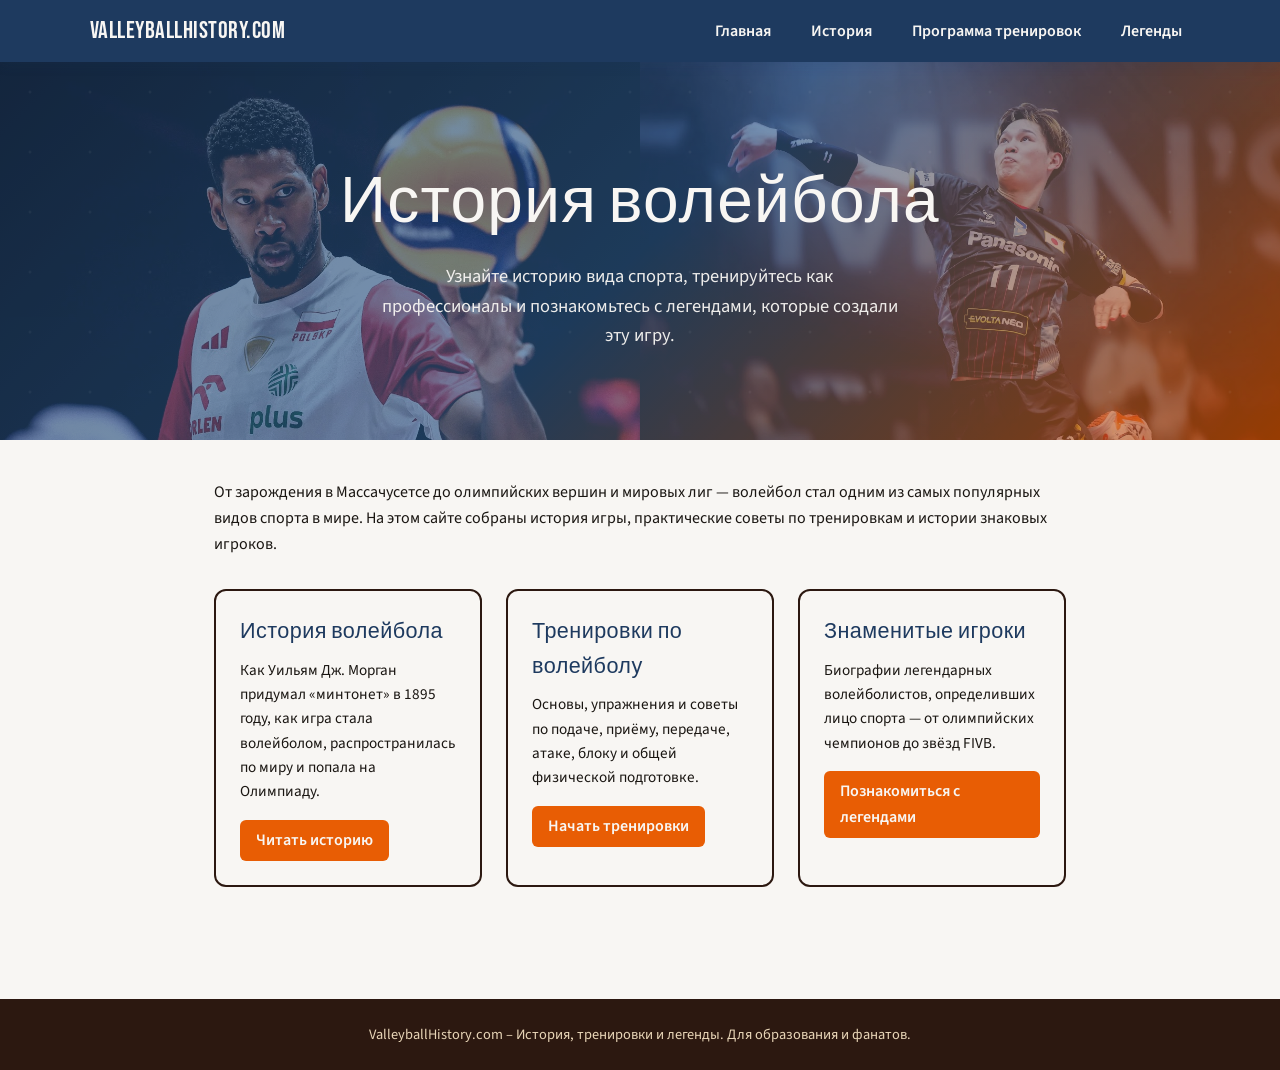
==== index.html @ 975fd056 "Initial commit of volleyball history website" ====
<!DOCTYPE html>
<html lang="ru">
<head>
  <meta charset="UTF-8">
  <meta name="viewport" content="width=device-width, initial-scale=1.0">
  <title>ValleyballHistory.com – История, тренировки и легенды</title>
  <link rel="preconnect" href="https://fonts.googleapis.com">
  <link rel="preconnect" href="https://fonts.gstatic.com" crossorigin>
  <link href="https://fonts.googleapis.com/css2?family=Bebas+Neue&family=Source+Sans+3:wght@400;600;700&display=swap" rel="stylesheet">
  <link rel="stylesheet" href="styles.css">
</head>
<body>
  <header class="site-header">
    <div class="nav-inner">
      <a href="index.html" class="nav-brand">ValleyballHistory.com</a>
      <nav>
        <ul class="nav-links">
          <li><a href="index.html">Главная</a></li>
          <li><a href="history.html">История</a></li>
          <li><a href="training.html">Программа тренировок</a></li>
          <li><a href="players.html">Легенды</a></li>
        </ul>
      </nav>
    </div>
  </header>

  <section class="hero">
    <div class="hero-content">
      <h1>История волейбола</h1>
      <p>Узнайте историю вида спорта, тренируйтесь как профессионалы и познакомьтесь с легендами, которые создали эту игру.</p>
    </div>
    <div class="hero-duo" aria-hidden="true">
      <!-- ЗДЕСЬ НУЖНО ВСТАВИТЬ ССЫЛКУ НА МАТЕРИАЛ: изображение Вильфредо Леона -->
      <img class="hero-player hero-player--left" src="images/leon.png.jpg" alt="Вильфредо Леон">
      <!-- ЗДЕСЬ НУЖНО ВСТАВИТЬ ССЫЛКУ НА МАТЕРИАЛ: изображение Юджи Нишиды -->
      <img class="hero-player hero-player--right" src="images/nishida.png.jpg" alt="Юджи Нишида">
    </div>
  </section>

  <main class="main-content">
    <p>От зарождения в Массачусетсе до олимпийских вершин и мировых лиг — волейбол стал одним из самых популярных видов спорта в мире. На этом сайте собраны история игры, практические советы по тренировкам и истории знаковых игроков.</p>

    <div class="cards">
      <article class="card">
        <h3>История волейбола</h3>
        <p>Как Уильям Дж. Морган придумал «минтонет» в 1895 году, как игра стала волейболом, распространилась по миру и попала на Олимпиаду.</p>
        <a href="history.html" class="btn">Читать историю</a>
      </article>
      <article class="card">
        <h3>Тренировки по волейболу</h3>
        <p>Основы, упражнения и советы по подаче, приёму, передаче, атаке, блоку и общей физической подготовке.</p>
        <a href="training.html" class="btn">Начать тренировки</a>
      </article>
      <article class="card">
        <h3>Знаменитые игроки</h3>
        <p>Биографии легендарных волейболистов, определивших лицо спорта — от олимпийских чемпионов до звёзд FIVB.</p>
        <a href="players.html" class="btn">Познакомиться с легендами</a>
      </article>
    </div>
  </main>

  <footer class="site-footer">
    <p>ValleyballHistory.com – История, тренировки и легенды. Для образования и фанатов.</p>
  </footer>
</body>
</html>
---- styles.css ----
/* ValleyballHistory.com - Main Styles */
:root {
  --court-sand: #e8d5b7;
  --court-line: #2c1810;
  --sky-blue: #1e3a5f;
  --accent-orange: #e85d04;
  --accent-gold: #f4a261;
  --white: #f8f6f3;
  --text-dark: #1a1612;
  --shadow: rgba(30, 58, 95, 0.15);
  --font-display: 'Bebas Neue', 'Impact', sans-serif;
  --font-body: 'Source Sans 3', 'Segoe UI', sans-serif;
}

* {
  box-sizing: border-box;
  margin: 0;
  padding: 0;
}

html {
  scroll-behavior: smooth;
}

body {
  font-family: var(--font-body);
  color: var(--text-dark);
  background: var(--white);
  line-height: 1.6;
  overflow-x: hidden;
}

/* Typography */
h1, h2, h3, .nav-brand {
  font-family: var(--font-display);
  letter-spacing: 0.02em;
  font-weight: 400;
}

h1 { font-size: clamp(2.5rem, 6vw, 4rem); }
h2 { font-size: clamp(1.75rem, 4vw, 2.5rem); margin-bottom: 1rem; color: var(--sky-blue); }
h3 { font-size: 1.35rem; margin-bottom: 0.5rem; }

a {
  color: var(--accent-orange);
  text-decoration: none;
  transition: color 0.2s;
}
a:hover { color: var(--accent-gold); }

/* Navigation */
.site-header {
  position: sticky;
  top: 0;
  z-index: 100;
  background: var(--sky-blue);
  color: var(--white);
  padding: 0.75rem 1.5rem;
  box-shadow: 0 2px 12px var(--shadow);
}

.nav-inner {
  max-width: 1100px;
  margin: 0 auto;
  display: flex;
  align-items: center;
  justify-content: space-between;
  flex-wrap: wrap;
  gap: 1rem;
}

.nav-brand {
  font-size: 1.5rem;
  color: var(--white);
}
.nav-brand:hover { color: var(--accent-gold); }

.nav-links {
  display: flex;
  gap: 1.5rem;
  list-style: none;
}

.nav-links a {
  color: var(--white);
  font-weight: 600;
  padding: 0.35rem 0.5rem;
  border-radius: 4px;
}
.nav-links a:hover {
  color: var(--accent-gold);
  background: rgba(255,255,255,0.1);
}

/* Hero */
.hero {
  min-height: 42vh;
  background: linear-gradient(135deg, var(--sky-blue) 0%, #2d5a8a 50%, var(--accent-orange) 100%);
  color: var(--white);
  display: flex;
  align-items: center;
  justify-content: center;
  text-align: center;
  padding: 3rem 1.5rem;
  position: relative;
  overflow: hidden;
}

.hero::before {
  content: '';
  position: absolute;
  top: 0; left: 0; right: 0; bottom: 0;
  background: url("data:image/svg+xml,%3Csvg width='60' height='60' viewBox='0 0 60 60' xmlns='http://www.w3.org/2000/svg'%3E%3Ccircle cx='30' cy='30' r='1.5' fill='%23ffffff' fill-opacity='0.08'/%3E%3C/svg%3E");
  opacity: 0.6;
  z-index: 1;
  pointer-events: none;
}

.hero-content {
  position: relative;
  z-index: 3;
}

.hero h1 { color: var(--white); margin-bottom: 0.5rem; }
.hero p { font-size: 1.15rem; opacity: 0.95; max-width: 520px; margin: 0 auto; }

/* Hero animated players */
.hero-duo {
  position: absolute;
  inset: 0;
  pointer-events: none;
  z-index: 0;
}

.hero-player {
  position: absolute;
  top: 0;
  height: 100%;
  width: 50%;
  object-fit: cover;
  object-position: center top;
  transform-origin: center center;
  opacity: 0;
  filter: saturate(0.9) contrast(1.05);
}

.hero-player--left {
  animation: heroSlideLeftToCenter 1.4s ease-out forwards;
  left: 0;
}

.hero-player--right {
  animation: heroSlideRightToCenter 1.4s ease-out forwards;
  animation-delay: 0.15s;
  right: 0;
}

@keyframes heroSlideLeftToCenter {
  0% {
    transform: translateX(-110%) scale(1);
    opacity: 0;
  }
  60% {
    transform: translateX(-8%);
    opacity: 0.35;
  }
  100% {
    transform: translateX(0);
    opacity: 0.35;
  }
}

@keyframes heroSlideRightToCenter {
  0% {
    transform: translateX(110%) scale(1);
    opacity: 0;
  }
  60% {
    transform: translateX(8%);
    opacity: 0.35;
  }
  100% {
    transform: translateX(0);
    opacity: 0.35;
  }
}

/* Main content */
.main-content {
  max-width: 900px;
  margin: 0 auto;
  padding: 2.5rem 1.5rem 4rem;
}

.main-content p { margin-bottom: 1rem; }

.section-block {
  margin-bottom: 2.5rem;
}

/* Cards grid (home page) */
.cards {
  display: grid;
  grid-template-columns: repeat(auto-fit, minmax(260px, 1fr));
  gap: 1.5rem;
  margin-top: 2rem;
}

.card {
  background: var(--white);
  border: 2px solid var(--court-line);
  border-radius: 12px;
  padding: 1.5rem;
  transition: transform 0.2s, box-shadow 0.2s;
  text-align: left;
}

.card:hover {
  transform: translateY(-4px);
  box-shadow: 0 8px 24px var(--shadow);
  border-color: var(--accent-orange);
}

.card h3 { color: var(--sky-blue); }
.card p { margin-bottom: 1rem; font-size: 0.95rem; }
.card .btn {
  display: inline-block;
  background: var(--accent-orange);
  color: var(--white);
  padding: 0.5rem 1rem;
  border-radius: 6px;
  font-weight: 600;
  border: none;
  cursor: pointer;
  transition: background 0.2s;
}
.card .btn:hover { background: var(--accent-gold); color: var(--text-dark); }

/* Timeline (history) */
.timeline {
  position: relative;
  padding-left: 1.5rem;
  border-left: 3px solid var(--accent-orange);
  margin: 2rem 0;
}

.timeline-item {
  margin-bottom: 2rem;
  position: relative;
}

.timeline-item::before {
  content: '';
  position: absolute;
  left: -1.65rem;
  top: 0.25rem;
  width: 14px;
  height: 14px;
  background: var(--accent-orange);
  border-radius: 50%;
  border: 3px solid var(--white);
  box-shadow: 0 0 0 2px var(--accent-orange);
}

.timeline-item h3 { color: var(--sky-blue); margin-top: 0; }
.timeline-item .year { font-weight: 700; color: var(--accent-orange); font-size: 1rem; }

/* Training sections */
.training-section {
  background: linear-gradient(to bottom, var(--court-sand), transparent);
  border-radius: 12px;
  padding: 1.5rem;
  margin-bottom: 1.5rem;
  border-left: 4px solid var(--accent-orange);
}

.training-section h3 { color: var(--sky-blue); }
.training-section ul { margin: 0.5rem 0 0 1.25rem; }
.training-section li { margin-bottom: 0.35rem; }

/* Player bios */
.player-grid {
  display: grid;
  grid-template-columns: repeat(auto-fit, minmax(280px, 1fr));
  gap: 1.5rem;
  margin-top: 1.5rem;
}

.player-card {
  background: var(--white);
  border: 2px solid var(--court-line);
  border-radius: 12px;
  overflow: hidden;
  transition: transform 0.2s, box-shadow 0.2s;
  cursor: pointer;
  text-align: left;
}

.player-card:hover {
  transform: translateY(-4px);
  box-shadow: 0 8px 24px var(--shadow);
  border-color: var(--sky-blue);
}

.player-card:focus-visible {
  outline: 3px solid var(--accent-orange);
  outline-offset: 2px;
}

.player-card .player-image {
  height: 220px;
  background: linear-gradient(145deg, var(--sky-blue), var(--accent-orange));
  display: flex;
  align-items: center;
  justify-content: center;
  color: var(--white);
  font-family: var(--font-display);
  font-size: 3rem;
  letter-spacing: 2px;
  overflow: hidden;
}

.player-card .player-image img {
  width: 100%;
  height: 100%;
  object-fit: cover;
  object-position: center top;
  display: block;
}

.player-image--placeholder .player-image__initials {
  font-size: clamp(2.5rem, 8vw, 3.5rem);
  font-weight: 700;
  text-shadow: 0 2px 12px rgba(0, 0, 0, 0.25);
}

.player-card .player-body { padding: 1.25rem; }
.player-card .player-teaser-hint {
  margin-top: 0.75rem;
  font-size: 0.8rem;
  color: var(--court-line);
  font-weight: 600;
}

/* Player detail modal */
.player-modal {
  position: fixed;
  inset: 0;
  z-index: 1000;
  display: flex;
  align-items: center;
  justify-content: center;
  padding: 1rem;
  box-sizing: border-box;
}

.player-modal[hidden] {
  display: none;
}

.player-modal__backdrop {
  position: absolute;
  inset: 0;
  background: rgba(20, 30, 45, 0.72);
  backdrop-filter: blur(4px);
}

.player-modal__dialog {
  position: relative;
  z-index: 1;
  max-width: 520px;
  width: 100%;
  max-height: min(90vh, 720px);
  overflow-y: auto;
  background: var(--white);
  border: 2px solid var(--court-line);
  border-radius: 16px;
  box-shadow: 0 24px 48px rgba(0, 0, 0, 0.2);
  padding: 1.5rem 1.5rem 1.25rem;
}

.player-modal__close {
  position: absolute;
  top: 0.65rem;
  right: 0.65rem;
  width: 2.5rem;
  height: 2.5rem;
  border: none;
  border-radius: 50%;
  background: var(--court-sand);
  color: var(--sky-blue);
  font-size: 1.5rem;
  line-height: 1;
  cursor: pointer;
  display: flex;
  align-items: center;
  justify-content: center;
  transition: background 0.15s, color 0.15s;
}

.player-modal__close:hover {
  background: var(--sky-blue);
  color: var(--white);
}

.player-modal__photo-slot {
  margin: 0 0 1rem;
}

.player-modal__photo-slot .player-image {
  height: 240px;
  border-radius: 12px;
  overflow: hidden;
  background: linear-gradient(145deg, var(--sky-blue), var(--accent-orange));
}

.player-modal__photo-slot .player-image img {
  width: 100%;
  height: 100%;
  object-fit: cover;
  object-position: center top;
  display: block;
}

.player-modal__photo-slot .player-image--placeholder {
  display: flex;
  align-items: center;
  justify-content: center;
  color: var(--white);
  font-family: var(--font-display);
}

.player-modal h2 {
  color: var(--sky-blue);
  margin: 0 0 0.35rem;
  font-size: 1.5rem;
  padding-right: 2.5rem;
}

.player-modal__meta {
  font-size: 0.95rem;
  color: var(--accent-orange);
  font-weight: 600;
  margin: 0 0 1rem;
}

.player-modal__body {
  font-size: 0.95rem;
  line-height: 1.55;
}

.player-modal__body p {
  margin: 0 0 0.85rem;
}

.player-modal__body p:last-child {
  margin-bottom: 0;
}

.player-modal__body ul {
  margin: 0.5rem 0 0.85rem 1.25rem;
  padding: 0;
}

.player-modal__body li {
  margin-bottom: 0.35rem;
}
.player-card h3 { color: var(--sky-blue); margin-bottom: 0.25rem; }
.player-card .player-meta { font-size: 0.9rem; color: var(--accent-orange); font-weight: 600; margin-bottom: 0.5rem; }
.player-card p { font-size: 0.9rem; margin-bottom: 0; }

/* Footer */
.site-footer {
  background: var(--court-line);
  color: var(--court-sand);
  text-align: center;
  padding: 1.5rem;
  margin-top: 3rem;
  font-size: 0.9rem;
}

.site-footer a { color: var(--accent-gold); }

/* Page title strip */
.page-title-strip {
  background: var(--court-sand);
  border-bottom: 4px solid var(--accent-orange);
  padding: 1.5rem 1.5rem;
  margin-bottom: 2rem;
}

.page-title-strip h1 {
  max-width: 900px;
  margin: 0 auto;
  color: var(--sky-blue);
  font-size: clamp(1.75rem, 4vw, 2.5rem);
}

/* Responsive */
@media (max-width: 600px) {
  .nav-links { width: 100%; justify-content: center; }
  .hero { min-height: 35vh; padding: 2rem 1rem; }
  .cards { grid-template-columns: 1fr; }
  .player-grid { grid-template-columns: 1fr; }
}
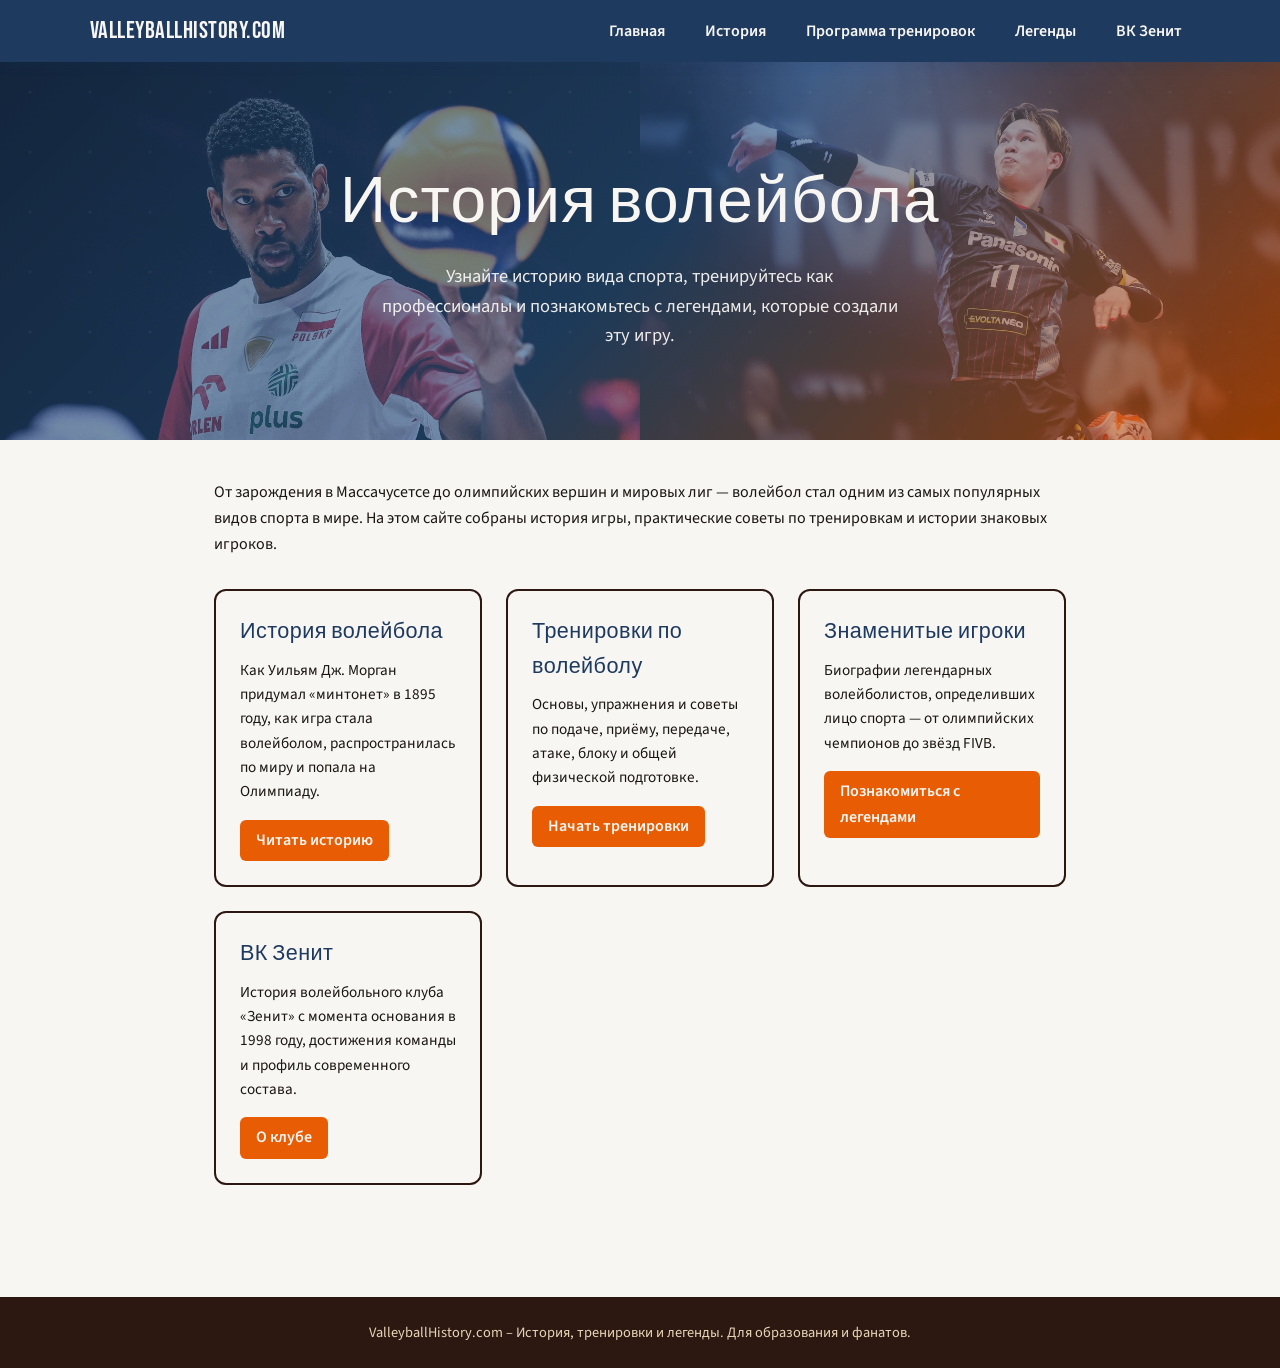
==== commit d39125ee: "Remove Giba, Misty May-Treanor, and Kerri Walsh Jennings player cards from templates" ====
--- a/index.html
+++ b/index.html
@@ -19,6 +19,7 @@
           <li><a href="history.html">История</a></li>
           <li><a href="training.html">Программа тренировок</a></li>
           <li><a href="players.html">Легенды</a></li>
+          <li><a href="zenith.html">ВК Зенит</a></li>
         </ul>
       </nav>
     </div>
@@ -56,6 +57,11 @@
         <p>Биографии легендарных волейболистов, определивших лицо спорта — от олимпийских чемпионов до звёзд FIVB.</p>
         <a href="players.html" class="btn">Познакомиться с легендами</a>
       </article>
+      <article class="card">
+        <h3>ВК Зенит</h3>
+        <p>История волейбольного клуба «Зенит» с момента основания в 1998 году, достижения команды и профиль современного состава.</p>
+        <a href="zenith.html" class="btn">О клубе</a>
+      </article>
     </div>
   </main>
 
--- a/styles.css
+++ b/styles.css
@@ -308,7 +308,7 @@
 }
 
 .player-card .player-image {
-  height: 220px;
+  height: 260px;
   background: linear-gradient(145deg, var(--sky-blue), var(--accent-orange));
   display: flex;
   align-items: center;
@@ -324,7 +324,7 @@
   width: 100%;
   height: 100%;
   object-fit: cover;
-  object-position: center top;
+  object-position: center 35%;
   display: block;
 }
 
@@ -481,6 +481,12 @@
 
 .site-footer a { color: var(--accent-gold); }
 
+img, video {
+  max-width: 100%;
+  height: auto;
+  display: block;
+}
+
 /* Page title strip */
 .page-title-strip {
   background: var(--court-sand);
@@ -497,9 +503,111 @@
 }
 
 /* Responsive */
-@media (max-width: 600px) {
-  .nav-links { width: 100%; justify-content: center; }
-  .hero { min-height: 35vh; padding: 2rem 1rem; }
-  .cards { grid-template-columns: 1fr; }
-  .player-grid { grid-template-columns: 1fr; }
-}
+@media (max-width: 900px) {
+  .nav-inner {
+    justify-content: center;
+    gap: 0.75rem;
+  }
+
+  .nav-links {
+    width: 100%;
+    flex-wrap: wrap;
+    justify-content: center;
+    gap: 0.85rem;
+  }
+
+  .page-title-strip {
+    padding: 1.25rem 1rem;
+  }
+
+  .hero {
+    min-height: 38vh;
+    padding: 2.5rem 1.1rem;
+  }
+
+  .hero h1 {
+    font-size: clamp(2.1rem, 6vw, 3.2rem);
+  }
+}
+
+@media (max-width: 700px) {
+  .hero {
+    min-height: auto;
+    padding: 2rem 1rem;
+  }
+
+  .hero-duo {
+    display: block; /* Show on mobile but static */
+  }
+
+  .hero-player {
+    opacity: 0.35; /* Static opacity without animation */
+    animation: none; /* Disable animations on mobile */
+  }
+
+  .hero h1 {
+    font-size: clamp(2rem, 7vw, 2.7rem);
+    animation: fadeInUp 1s ease-out;
+  }
+
+  .hero p {
+    font-size: 1rem;
+    animation: fadeInUp 1s ease-out 0.2s both;
+  }
+
+  .main-content {
+    padding: 2rem 1rem 3rem;
+  }
+
+  .cards,
+  .player-grid {
+    grid-template-columns: 1fr;
+    animation: fadeInUp 1s ease-out 0.4s both;
+  }
+
+  .player-card .player-image {
+    height: 220px;
+  }
+
+  .player-modal__dialog {
+    max-width: 100%;
+    max-height: 95vh;
+    padding: 1rem 1rem 0.9rem;
+  }
+
+  .player-modal__photo-slot .player-image {
+    height: 180px;
+  }
+
+  .training-section,
+  .card,
+  .player-card {
+    padding: 1rem;
+  }
+}
+
+@media (max-width: 520px) {
+  .site-header {
+    padding: 0.8rem 1rem;
+  }
+
+  .nav-brand {
+    width: 100%;
+    text-align: center;
+    font-size: 1.35rem;
+  }
+
+  .nav-links {
+    gap: 0.65rem;
+  }
+
+  .hero { padding: 1.75rem 0.9rem; }
+  .page-title-strip { padding: 1rem 0.9rem; }
+  .main-content { padding: 1.8rem 0.9rem 2.5rem; }
+  .training-section { padding: 1rem; }
+
+  .player-card .player-body { padding: 1rem; }
+  .player-card .player-teaser-hint { font-size: 0.82rem; }
+  .player-modal__close { width: 2.25rem; height: 2.25rem; top: 0.5rem; right: 0.5rem; }
+}
+@keyframes fadeInUp { 0% { opacity: 0; transform: translateY(30px); } 100% { opacity: 1; transform: translateY(0); } }
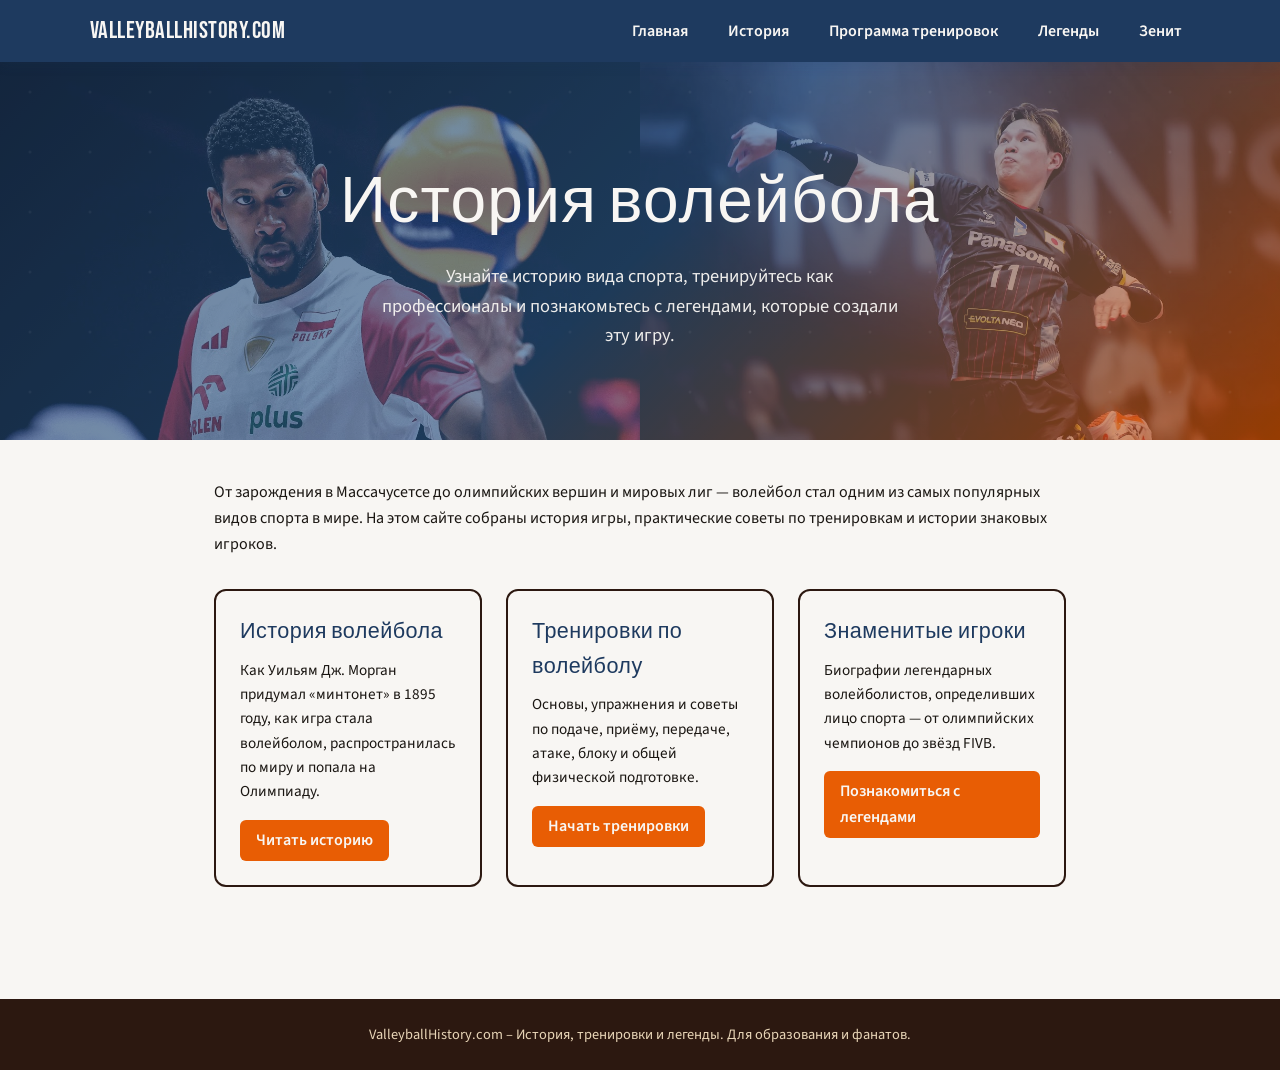
==== commit 0ebd6016: "Удалить карточки игроков и заменить их на список состава команды с изображением" ====
--- a/index.html
+++ b/index.html
@@ -19,7 +19,7 @@
           <li><a href="history.html">История</a></li>
           <li><a href="training.html">Программа тренировок</a></li>
           <li><a href="players.html">Легенды</a></li>
-          <li><a href="zenith.html">ВК Зенит</a></li>
+          <li><a href="zenith.html">Зенит</a></li>
         </ul>
       </nav>
     </div>
@@ -57,11 +57,6 @@
         <p>Биографии легендарных волейболистов, определивших лицо спорта — от олимпийских чемпионов до звёзд FIVB.</p>
         <a href="players.html" class="btn">Познакомиться с легендами</a>
       </article>
-      <article class="card">
-        <h3>ВК Зенит</h3>
-        <p>История волейбольного клуба «Зенит» с момента основания в 1998 году, достижения команды и профиль современного состава.</p>
-        <a href="zenith.html" class="btn">О клубе</a>
-      </article>
     </div>
   </main>
 
